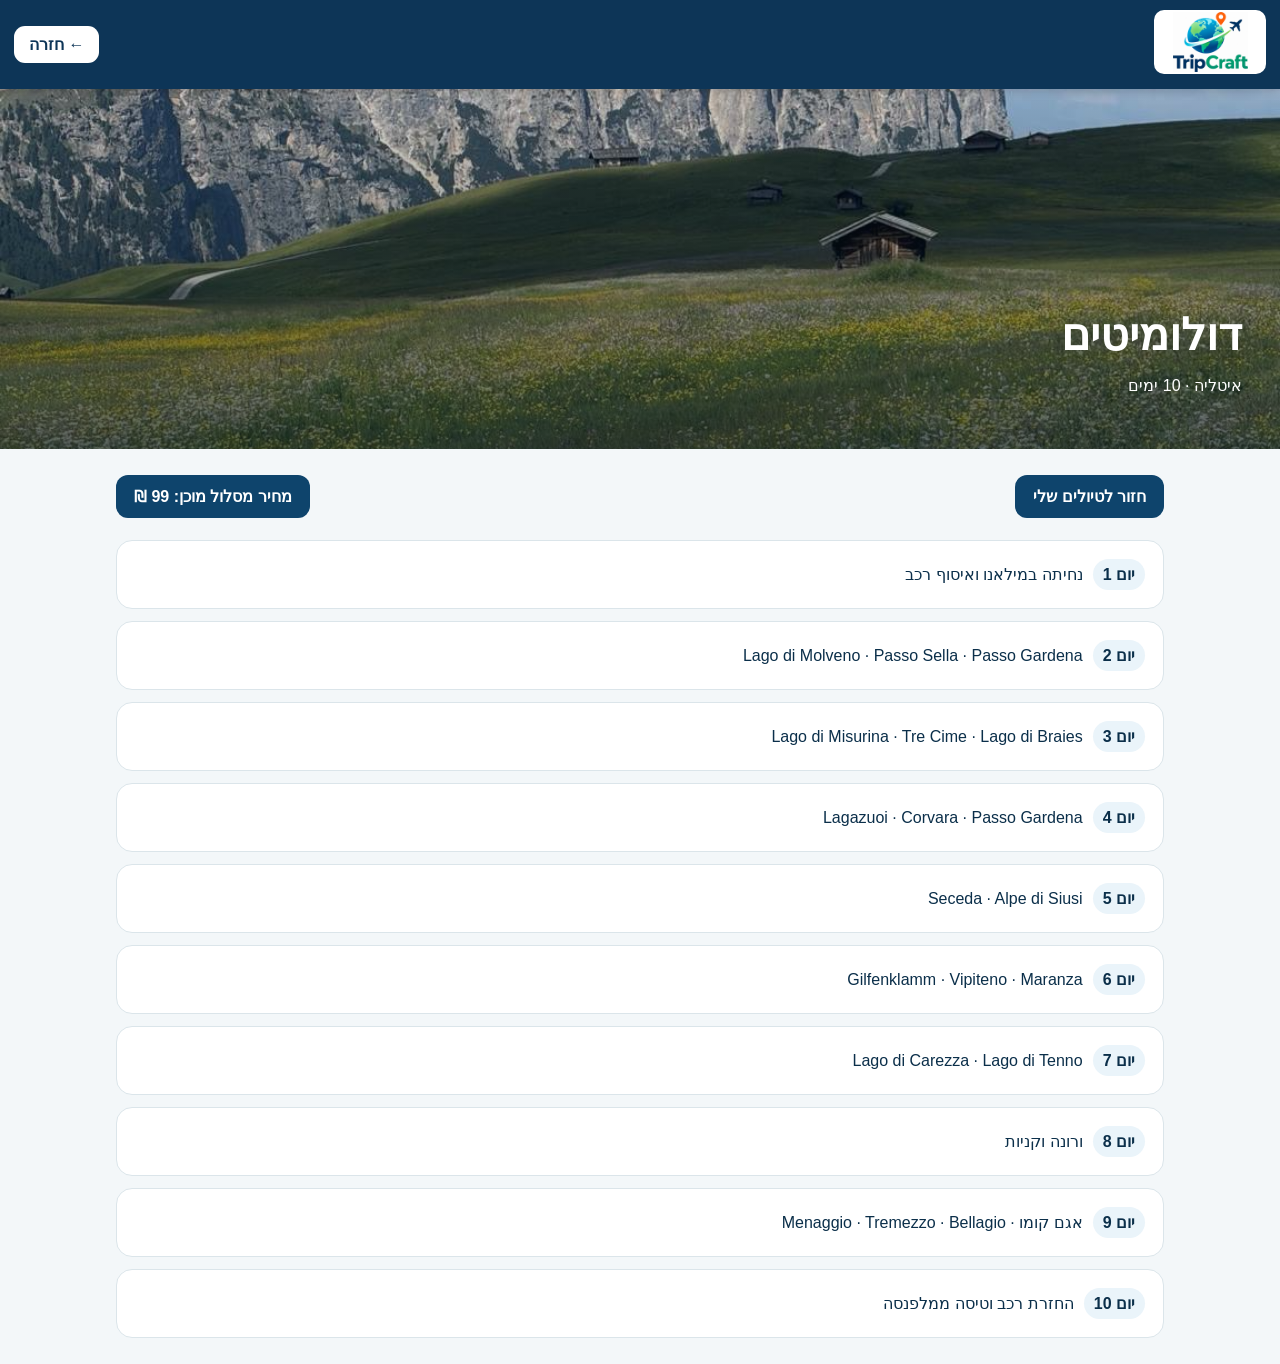
==== dolomites/index.html @ a32080ac "Add files via upload" ====
﻿<!DOCTYPE html><html lang="he" dir="rtl"><head><meta charset="utf-8"><meta name="viewport" content="width=device-width, initial-scale=1, viewport-fit=cover"><meta http-equiv="refresh" content="0; url=../trip-dolomites.html"><title>TripCraft</title><style id="tc-v70-trip-mobile">html,body{max-width:100%;overflow-x:hidden;-webkit-text-size-adjust:100%}*,*::before,*::after{box-sizing:border-box}img,svg,video,canvas,iframe{max-width:100%;height:auto}@media(max-width:600px){.wrap{width:auto!important;max-width:100%!important;padding-left:12px!important;padding-right:12px!important}.hero{padding:20px!important}.hero h1{font-size:clamp(28px,9vw,40px)!important}.top{flex-wrap:wrap!important}.btn{max-width:100%;white-space:normal}}</style></head><body><style id="tc-v67-nav">
#tc-v67-bar{position:sticky;top:0;z-index:100000;background:#0d3557;color:#fff;display:flex;align-items:center;justify-content:space-between;gap:10px;padding:10px 14px;font-family:-apple-system,BlinkMacSystemFont,"Segoe UI",Arial,sans-serif;direction:rtl;box-shadow:0 2px 10px rgba(0,0,0,.18)}#tc-v67-bar .tc-home{color:#fff;text-decoration:none;font-weight:900;font-size:17px;white-space:nowrap}#tc-v67-bar button{border:0;background:#fff;color:#0d3557;border-radius:11px;padding:9px 15px;font:inherit;font-weight:900;cursor:pointer;white-space:nowrap}@media(max-width:600px){#tc-v67-bar{padding:9px 10px}#tc-v67-bar .tc-home{font-size:15px}#tc-v67-bar button{padding:8px 12px}}
</style><div id="tc-v67-bar"><a class="tc-home" onclick="this.href=localStorage.getItem('tc_v433_customer')?'../index.html#account':'../index.html#home'" href="../index.html#home" aria-label="דף הבית"><img src="../tripcraft-logo-v109.png?v=109-final" alt="TripCraft" style="width:96px;height:54px;object-fit:contain;background:#fff;border-radius:9px"></a><button type="button" onclick="if(history.length>1){history.back()}else{location.href='../index.html'}">← חזרה</button></div><a href="../trip-dolomites.html">פתח טיול</a>
</body></html>
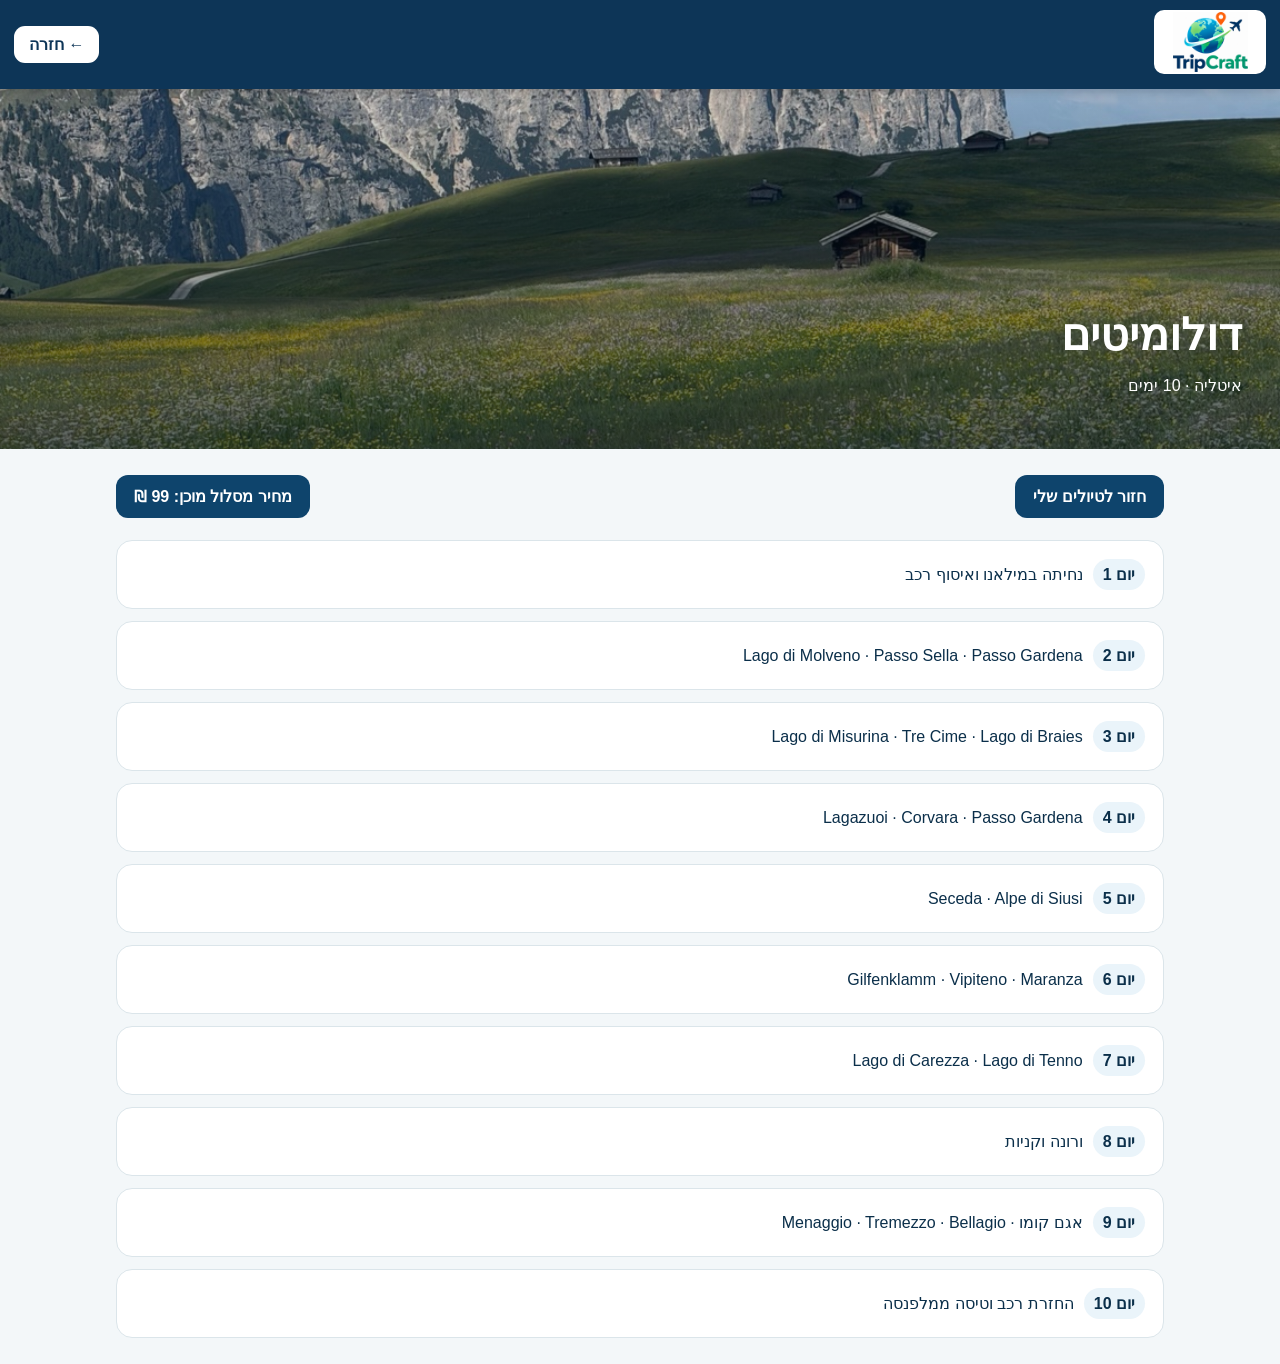
==== commit 16b1fd42: "Add files via upload" ====
--- a/dolomites/index.html
+++ b/dolomites/index.html
@@ -1,4 +1,3 @@
-﻿<!DOCTYPE html><html lang="he" dir="rtl"><head><meta charset="utf-8"><meta name="viewport" content="width=device-width, initial-scale=1, viewport-fit=cover"><meta http-equiv="refresh" content="0; url=../trip-dolomites.html"><title>TripCraft</title><style id="tc-v70-trip-mobile">html,body{max-width:100%;overflow-x:hidden;-webkit-text-size-adjust:100%}*,*::before,*::after{box-sizing:border-box}img,svg,video,canvas,iframe{max-width:100%;height:auto}@media(max-width:600px){.wrap{width:auto!important;max-width:100%!important;padding-left:12px!important;padding-right:12px!important}.hero{padding:20px!important}.hero h1{font-size:clamp(28px,9vw,40px)!important}.top{flex-wrap:wrap!important}.btn{max-width:100%;white-space:normal}}</style></head><body><style id="tc-v67-nav">
+<!doctype html><html lang="he" dir="rtl"><head><meta charset="utf-8"><meta name="viewport" content="width=device-width, initial-scale=1, viewport-fit=cover"><meta http-equiv="refresh" content="0; url=../trip-dolomites.html"><title>TripCraft</title><style id="tc-v70-trip-mobile">html,body{max-width:100%;overflow-x:hidden;-webkit-text-size-adjust:100%}*,*::before,*::after{box-sizing:border-box}img,svg,video,canvas,iframe{max-width:100%;height:auto}@media(max-width:600px){.wrap{width:auto!important;max-width:100%!important;padding-left:12px!important;padding-right:12px!important}.hero{padding:20px!important}.hero h1{font-size:clamp(28px,9vw,40px)!important}.top{flex-wrap:wrap!important}.btn{max-width:100%;white-space:normal}}</style></head><body><style id="tc-v67-nav">
 #tc-v67-bar{position:sticky;top:0;z-index:100000;background:#0d3557;color:#fff;display:flex;align-items:center;justify-content:space-between;gap:10px;padding:10px 14px;font-family:-apple-system,BlinkMacSystemFont,"Segoe UI",Arial,sans-serif;direction:rtl;box-shadow:0 2px 10px rgba(0,0,0,.18)}#tc-v67-bar .tc-home{color:#fff;text-decoration:none;font-weight:900;font-size:17px;white-space:nowrap}#tc-v67-bar button{border:0;background:#fff;color:#0d3557;border-radius:11px;padding:9px 15px;font:inherit;font-weight:900;cursor:pointer;white-space:nowrap}@media(max-width:600px){#tc-v67-bar{padding:9px 10px}#tc-v67-bar .tc-home{font-size:15px}#tc-v67-bar button{padding:8px 12px}}
-</style><div id="tc-v67-bar"><a class="tc-home" onclick="this.href=localStorage.getItem('tc_v433_customer')?'../index.html#account':'../index.html#home'" href="../index.html#home" aria-label="דף הבית"><img src="../tripcraft-logo-v109.png?v=109-final" alt="TripCraft" style="width:96px;height:54px;object-fit:contain;background:#fff;border-radius:9px"></a><button type="button" onclick="if(history.length>1){history.back()}else{location.href='../index.html'}">← חזרה</button></div><a href="../trip-dolomites.html">פתח טיול</a>
-</body></html>+</style><div id="tc-v67-bar"><a class="tc-home" onclick="this.href=localStorage.getItem('tc_v433_customer')?'../index.html#account':'../index.html#home'" href="../index.html#home" aria-label="דף הבית"><img src="../tripcraft-logo-v109.png?v=109-final" alt="TripCraft" style="width:96px;height:54px;object-fit:contain;background:#fff;border-radius:9px"></a><button type="button" onclick="if(history.length>1){history.back()}else{location.href='../index.html'}">← חזרה</button></div><script>location.replace('../trip-dolomites.html'+location.search+location.hash);</script><a href="../trip-dolomites.html">פתח טיול</a></body></html>
